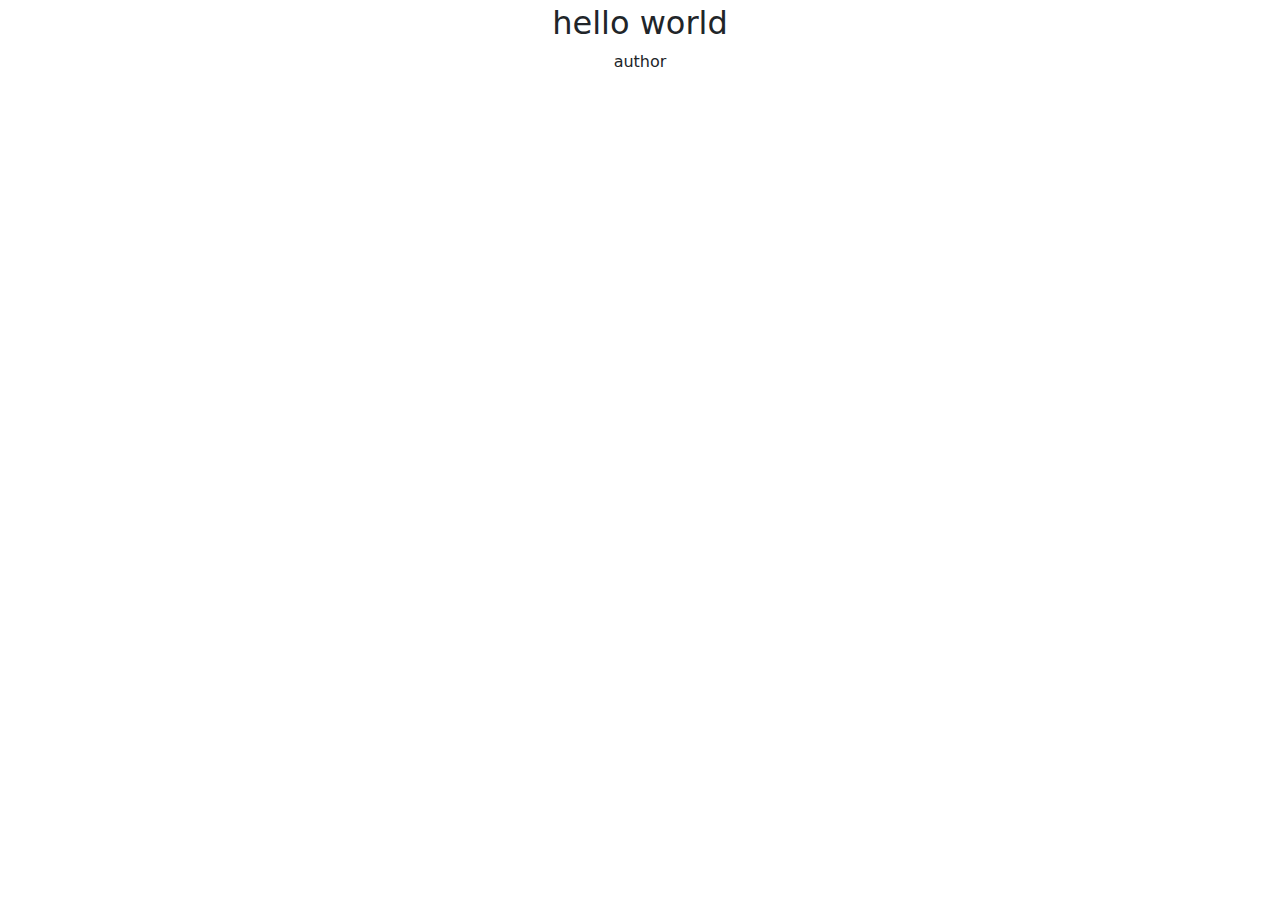
==== index.html @ aceffa79 "first upload" ====
<!DOCTYPE html>
<html lang="en">
  <head>
<link rel="preconnect" href="https://fonts.googleapis.com">
<link rel="preconnect" href="https://fonts.gstatic.com" crossorigin>
<link href="https://fonts.googleapis.com/css2?family=Alegreya+Sans:ital,wght@0,100;0,300;0,400;0,500;0,700;0,800;0,900;1,100;1,300;1,400;1,500;1,700;1,800;1,900&family=Alegreya:ital,wght@0,400..900;1,400..900&display=swap" rel="stylesheet">
<link rel="stylesheet" href="https://cdnjs.cloudflare.com/ajax/libs/font-awesome/6.5.2/css/all.min.css" integrity="sha512-SnH5WK+bZxgPHs44uWIX+LLJAJ9/2PkPKZ5QiAj6Ta86w+fsb2TkcmfRyVX3pBnMFcV7oQPJkl9QevSCWr3W6A==" crossorigin="anonymous" referrerpolicy="no-referrer" />
<link rel="preconnect" href="https://fonts.googleapis.com">
<link rel="preconnect" href="https://fonts.gstatic.com" crossorigin>
<link href="https://fonts.googleapis.com/css2?family=Amatic+SC:wght@400;700&display=swap" rel="stylesheet">
    <meta charset="UTF-8" />
    <meta name="viewport" content="width=device-width, initial-scale=1.0" />
    <link rel="stylesheet" href="style/bootstrap.min.css">
    <link rel="stylesheet" href="style/all.min.css">
    <link rel="stylesheet" href="style/style.css">
    <title>Quote</title>
  </head>
  <body>
    <div class="container py-1 text-center"><h2>hello world</h2><blockquote>author</blockquote></div>
  <script src="script/script.js"></script>
  </body>
</html>
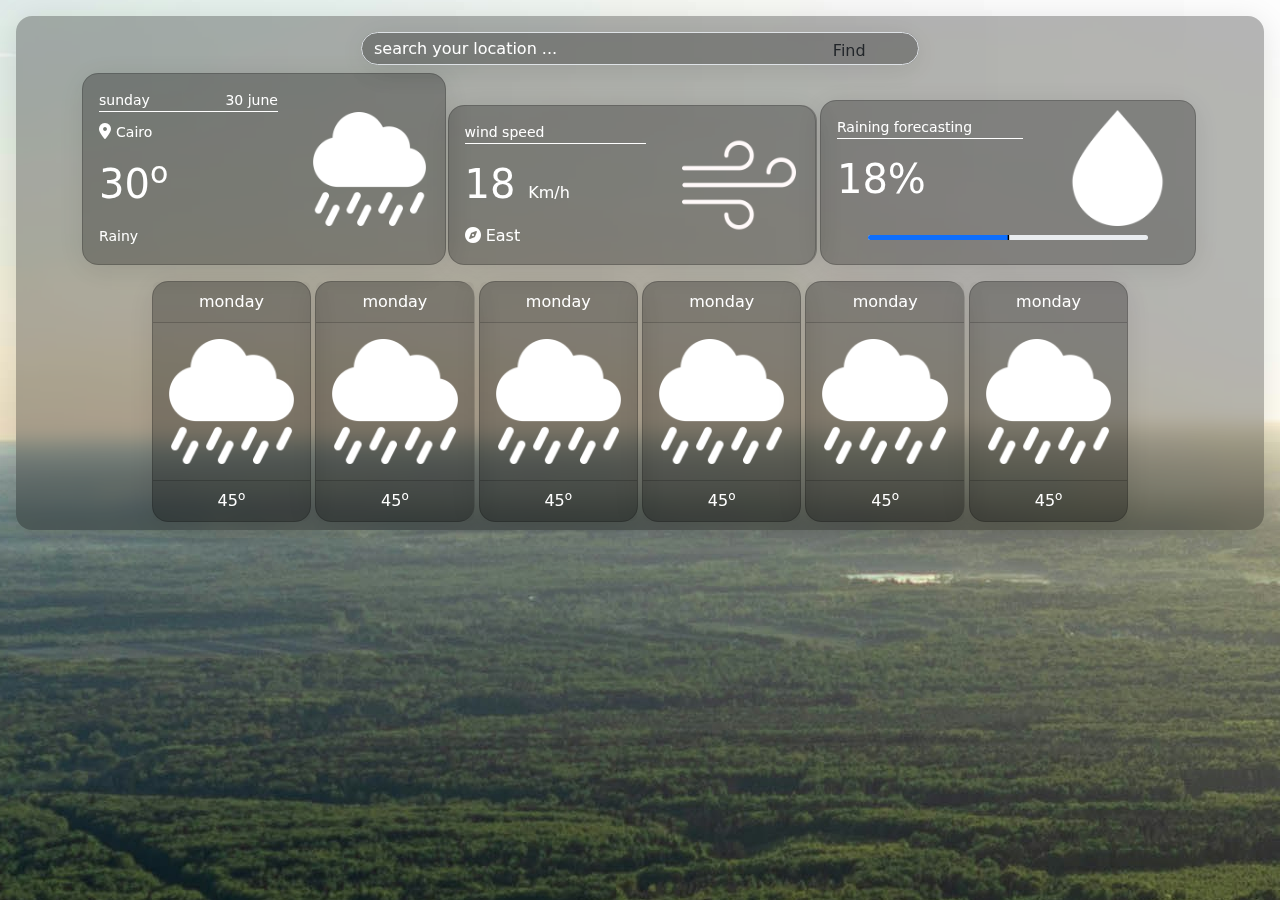
==== commit 97032df8: "finish design" ====
--- a/index.html
+++ b/index.html
@@ -1,22 +1,216 @@
 <!DOCTYPE html>
 <html lang="en">
   <head>
-<link rel="preconnect" href="https://fonts.googleapis.com">
-<link rel="preconnect" href="https://fonts.gstatic.com" crossorigin>
-<link href="https://fonts.googleapis.com/css2?family=Alegreya+Sans:ital,wght@0,100;0,300;0,400;0,500;0,700;0,800;0,900;1,100;1,300;1,400;1,500;1,700;1,800;1,900&family=Alegreya:ital,wght@0,400..900;1,400..900&display=swap" rel="stylesheet">
-<link rel="stylesheet" href="https://cdnjs.cloudflare.com/ajax/libs/font-awesome/6.5.2/css/all.min.css" integrity="sha512-SnH5WK+bZxgPHs44uWIX+LLJAJ9/2PkPKZ5QiAj6Ta86w+fsb2TkcmfRyVX3pBnMFcV7oQPJkl9QevSCWr3W6A==" crossorigin="anonymous" referrerpolicy="no-referrer" />
-<link rel="preconnect" href="https://fonts.googleapis.com">
-<link rel="preconnect" href="https://fonts.gstatic.com" crossorigin>
-<link href="https://fonts.googleapis.com/css2?family=Amatic+SC:wght@400;700&display=swap" rel="stylesheet">
+    <link rel="preconnect" href="https://fonts.googleapis.com" />
+    <link rel="preconnect" href="https://fonts.gstatic.com" crossorigin />
+    <link
+      href="https://fonts.googleapis.com/css2?family=Alegreya+Sans:ital,wght@0,100;0,300;0,400;0,500;0,700;0,800;0,900;1,100;1,300;1,400;1,500;1,700;1,800;1,900&family=Alegreya:ital,wght@0,400..900;1,400..900&display=swap"
+      rel="stylesheet"
+    />
+    <link
+      rel="stylesheet"
+      href="https://cdnjs.cloudflare.com/ajax/libs/font-awesome/6.5.2/css/all.min.css"
+      integrity="sha512-SnH5WK+bZxgPHs44uWIX+LLJAJ9/2PkPKZ5QiAj6Ta86w+fsb2TkcmfRyVX3pBnMFcV7oQPJkl9QevSCWr3W6A=="
+      crossorigin="anonymous"
+      referrerpolicy="no-referrer"
+    />
+    <link rel="preconnect" href="https://fonts.googleapis.com" />
+    <link rel="preconnect" href="https://fonts.gstatic.com" crossorigin />
+    <link
+      href="https://fonts.googleapis.com/css2?family=Amatic+SC:wght@400;700&display=swap"
+      rel="stylesheet"
+    />
     <meta charset="UTF-8" />
     <meta name="viewport" content="width=device-width, initial-scale=1.0" />
-    <link rel="stylesheet" href="style/bootstrap.min.css">
-    <link rel="stylesheet" href="style/all.min.css">
-    <link rel="stylesheet" href="style/style.css">
+    <link rel="stylesheet" href="style/bootstrap.min.css" />
+    <link rel="stylesheet" href="style/all.min.css" />
+    <link rel="stylesheet" href="style/style.css" />
     <title>Quote</title>
   </head>
   <body>
-    <div class="container py-1 text-center"><h2>hello world</h2><blockquote>author</blockquote></div>
-  <script src="script/script.js"></script>
+    <div class="container-fluid p-3">
+      <div class="container-fluid inner p-2 rounded-4">
+    <nav>
+      <div class="container py-2 d-flex justify-content-center">
+        <div class="search position-relative">
+          <form>
+            <input
+            type="text"
+            class="form-control rounded-pill w-100 h-100 glass"
+            placeholder="search your location ..."
+          />
+          <button
+            type="submit"
+            class="btn rounded-end-pill position-absolute w-25 h-100"
+          >
+            Find
+          </button>
+        </form>
+          
+        </div>
+      </div>
+    </nav>
+    <div class="container d-flex justify-content-between">
+      <div class="current" style="max-width: 40%">
+        <div class="card mb-3 glass" >
+          <div class="row g-0">
+            <div class="col-md-7">
+              <div class="card-body">
+                <div class="card-title d-flex justify-content-between">
+                  <small class="">sunday</small>
+                  <small>30 june</small>
+                </div>
+                <p class="card-text">
+                  <i class="fa-solid fa-location-dot"></i>
+                  <small>Cairo</small>
+                </p>
+                <p class="card-text"><h1>30<sup>o</sup></h1></p>
+                <p class="card-text">
+                  <small class="">Rainy</small>
+                </p>
+              </div>
+            </div>
+            <div
+              class="col-md-5 d-flex justify-content-center align-items-center"
+            >
+              <img src="media/rainy.png" class="w-75 rounded-start" alt="..." />
+            </div>
+          </div>
+        </div>
+      </div>
+      <div class="statistics d-flex justify-content-around">
+        <div class="card mb-3 glass" style="max-width: 49%;">
+          <div class="row g-0">
+            <div class="col-md-7">
+              <div class="card-body">
+                <div class="card-title d-flex justify-content-between">
+                  <small class="">wind speed</small>
+                </div>
+                <p class="card-text"><h1 style="white-space: nowrap;">18 <span class="h6">Km/h</span></h1></p>
+                <span class=""><i class="fa-solid fa-compass"></i> East</span>
+              </div>
+            </div>
+            <div
+              class="col-md-5 d-flex justify-content-center align-items-center"
+            >
+              <img src="media/wind.png" class="w-75 rounded-start" alt="..." />
+            </div>
+            
+          </div>
+        </div>
+        <div class="card mb-3 glass" style="max-width: 50%">
+          <div class="row g-0 h-auto pb-4">
+            <div class="col-md-7">
+              <div class="card-body">
+                <div class="card-title d-flex justify-content-between">
+                  <small class="">Raining forecasting</small>
+                </div>
+                <p class="card-text"><h1 style="white-space: nowrap;">18%</h1></p>
+                
+              </div>
+            </div>
+            <div
+              class="col-md-5 d-flex justify-content-center align-items-center"
+            >
+              <img src="media/water-drop.png" class="w-75 rounded-start" alt="..." />
+            </div>
+            <div class="progress w-75 m-auto" role="progressbar" aria-label="Example with label" aria-valuenow="25" aria-valuemin="0" aria-valuemax="100">
+              <div class="progress-bar" style="width: 50%">
+                .
+              </div>
+              <span>
+                <i class="fa-solid fa-i text-black"></i>
+              </span>
+            </div>
+          </div>
+        </div>
+      </div>
+    </div>
+    <div class="container">
+      <div class="forecasting d-flex justify-content-center align-items-center gap-1">
+
+        <div class="card text-center glass">
+          <div class="card-header px-0">
+            monday
+          </div>
+          <div class="card-body ">
+            <img src="media/rainy.png" class="w-100" alt="..." />
+          </div>
+          <div class="card-footer px-0">
+            45<sup>o</sup>
+          </div>
+        </div>
+
+
+        <div class="card text-center glass">
+          <div class="card-header px-0">
+            monday
+          </div>
+          <div class="card-body ">
+            <img src="media/rainy.png" class="w-100" alt="..." />
+          </div>
+          <div class="card-footer px-0">
+            45<sup>o</sup>
+          </div>
+        </div>
+        
+        <div class="card text-center glass">
+          <div class="card-header px-0">
+            monday
+          </div>
+          <div class="card-body ">
+            <img src="media/rainy.png" class="w-100" alt="..." />
+          </div>
+          <div class="card-footer px-0">
+            45<sup>o</sup>
+          </div>
+        </div>
+
+        <div class="card text-center glass">
+          <div class="card-header px-0">
+            monday
+          </div>
+          <div class="card-body ">
+            <img src="media/rainy.png" class="w-100" alt="..." />
+          </div>
+          <div class="card-footer px-0">
+            45<sup>o</sup>
+          </div>
+        </div>
+
+
+        <div class="card text-center glass">
+          <div class="card-header px-0">
+            monday
+          </div>
+          <div class="card-body ">
+            <img src="media/rainy.png" class="w-100" alt="..." />
+          </div>
+          <div class="card-footer px-0">
+            45<sup>o</sup>
+          </div>
+        </div>
+
+
+        <div class="card text-center glass">
+          <div class="card-header px-0">
+            monday
+          </div>
+          <div class="card-body ">
+            <img src="media/rainy.png" class="w-100" alt="..." />
+          </div>
+          <div class="card-footer px-0">
+            45<sup>o</sup>
+          </div>
+        </div>
+
+
+
+      </div>
+    </div>
+</div>
+
+</div>
+    <script src="script/script.js"></script>
   </body>
 </html>
--- a/style/style.css
+++ b/style/style.css
@@ -0,0 +1,84 @@
+html,
+body {
+  min-height: 100vh;
+}
+body {
+  background-color: #8bc6ec;
+  background-image: linear-gradient(192deg, #8bc6ec 0%, #565886 44%);
+  color: white;
+}
+body{
+    background-image: url("../media/sunny-bg.jpg");
+    background-position: center center;
+    background-attachment: cover;
+}
+.inner{
+    /* From https://css.glass */
+background: rgba(0, 0, 0, 0.285);
+border-radius: 16px;
+box-shadow: 0 4px 30px rgba(0, 0, 0, 0.1);
+backdrop-filter: blur(9.5px);
+-webkit-backdrop-filter: blur(9.5px);
+}
+nav .search {
+  width: 50%;
+}
+nav .search button {
+  right: 0;
+  top: 0;
+}
+nav .search input {
+  padding-right: 26%;
+  
+}
+nav .search input::placeholder{
+    color:white;
+}
+nav .search input:focus {
+  background: rgba(255, 255, 255, 0);
+  border-radius: 16px;
+  box-shadow: 0 4px 30px rgba(0, 0, 0, 0.1);
+  backdrop-filter: blur(7.6px);
+  -webkit-backdrop-filter: blur(7.6px);
+  color: white;
+}
+.glass {
+  /* From https://css.glass */
+  background: rgba(255, 255, 255, 0) ;
+  border-radius: 16px ;
+  box-shadow: 0 4px 30px rgba(0, 0, 0, 0.1) ;
+  backdrop-filter: blur(7.6px) ;
+  -webkit-backdrop-filter: blur(7.6px) ;
+  color: white ;
+}
+.card-title {
+  border-bottom: 1px solid white;
+}
+.statistics .card{
+    height: fit-content;
+    align-self: flex-end;
+}
+.progress-bar{
+    align-items: flex-end;
+}
+.progress i{
+    margin:0;
+    margin-left: -50%;
+}
+.progress{
+    height: 5px;
+    align-items: center;
+}
+.container .forecasting .card{
+    min-width: calc(100% / 7);
+    max-width: calc(100% / 7);
+    white-space: nowrap;
+}
+
+
+
+@media screen and (max-width: 500px) {
+  nav .search {
+    width: 100%;
+  }
+}
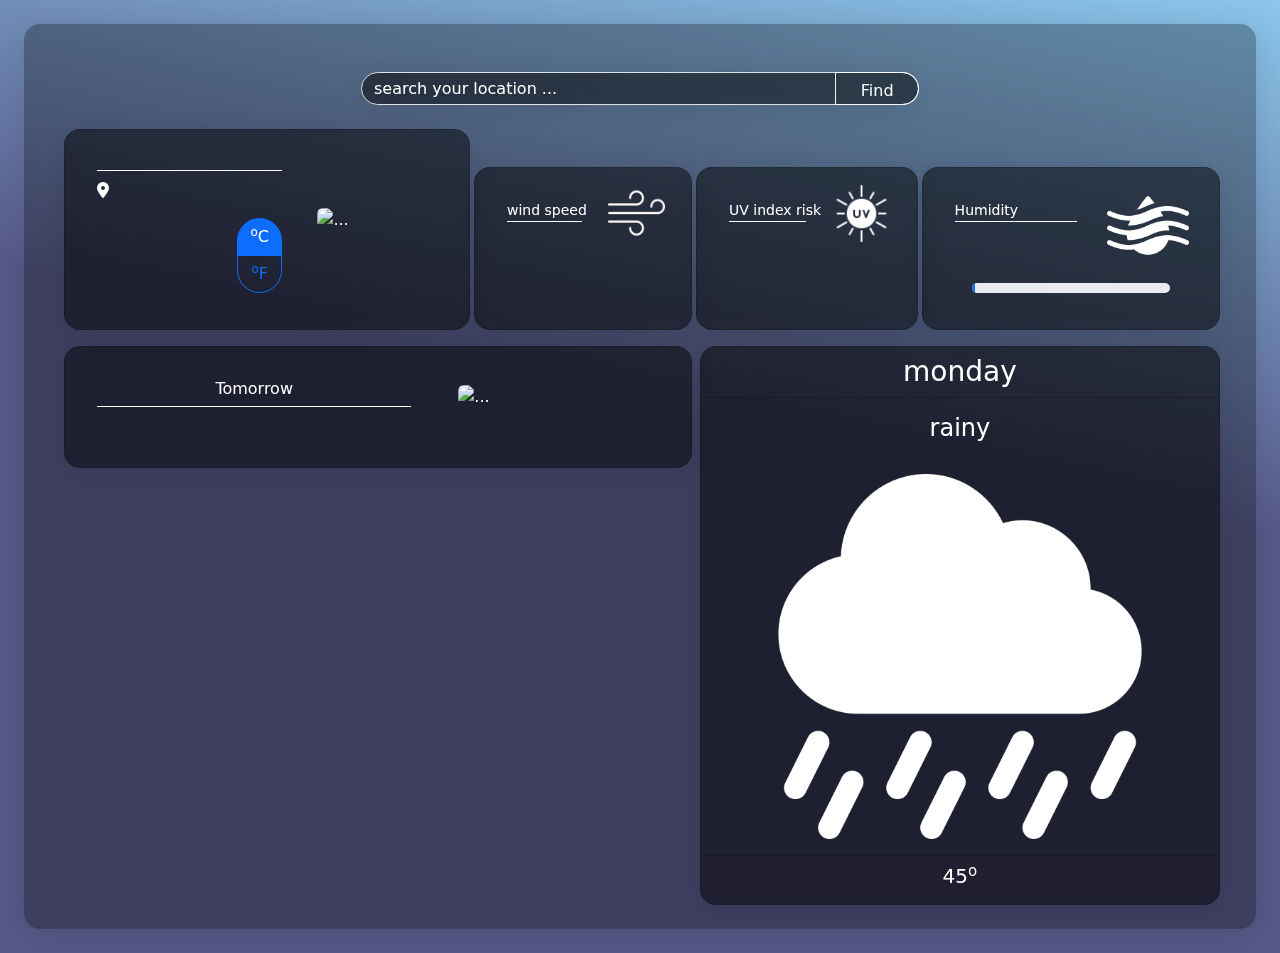
==== commit 71ab2a59: "finish for lg screens" ====
--- a/index.html
+++ b/index.html
@@ -28,178 +28,225 @@
     <title>Quote</title>
   </head>
   <body>
-    <div class="container-fluid p-3">
-      <div class="container-fluid inner p-2 rounded-4">
+    <div class="container-fluid p-4">
+      <div class="container-fluid inner p-4 rounded-4">
     <nav>
-      <div class="container py-2 d-flex justify-content-center">
+      <div class="container py-4 d-flex flex-column align-items-center">
         <div class="search position-relative">
-          <form>
+          <form id="form">
             <input
+            id="search"
             type="text"
             class="form-control rounded-pill w-100 h-100 glass"
             placeholder="search your location ..."
           />
           <button
             type="submit"
-            class="btn rounded-end-pill position-absolute w-25 h-100"
+            class="btn text-center btn-outline-light rounded-end-pill position-absolute h-100"
+            style="width:15%"
+            id="find"
           >
             Find
           </button>
         </form>
           
         </div>
+        <span class="text-danger d-none" id="errr" >Invalid City Name</span>
       </div>
     </nav>
-    <div class="container d-flex justify-content-between">
-      <div class="current" style="max-width: 40%">
-        <div class="card mb-3 glass" >
-          <div class="row g-0">
-            <div class="col-md-7">
-              <div class="card-body">
-                <div class="card-title d-flex justify-content-between">
-                  <small class="">sunday</small>
-                  <small>30 june</small>
+    <div class="container-fluid d-flex justify-content-between">
+      <div class="current d-flex mx-1" style="min-width: 35%;max-width: 35%;">
+        <div class="card mb-3 p-3 glass align-self-end w-100" >
+          <div class="row g-0">
+            <div class="col-md-7">
+              <div class="card-body pb-0">
+                <div class="card-title d-flex justify-content-between">
+                  <small class="h6" id="dayName"></small>
+                  <small class="h6" id="dayDate"><small id="month"></small></small>
+                  
                 </div>
                 <p class="card-text">
                   <i class="fa-solid fa-location-dot"></i>
-                  <small>Cairo</small>
+                  <small id="city"></small>
+                  <small id="country"></small>
                 </p>
-                <p class="card-text"><h1>30<sup>o</sup></h1></p>
-                <p class="card-text">
-                  <small class="">Rainy</small>
-                </p>
-              </div>
-            </div>
-            <div
-              class="col-md-5 d-flex justify-content-center align-items-center"
-            >
-              <img src="media/rainy.png" class="w-75 rounded-start" alt="..." />
-            </div>
-          </div>
-        </div>
-      </div>
-      <div class="statistics d-flex justify-content-around">
-        <div class="card mb-3 glass" style="max-width: 49%;">
+                <span class="card-text d-flex align-items-center justify-content-between">
+                  <h1 id="temp"></h1>
+                  <div class="btn-group-vertical" role="group" aria-label="Vertical radio toggle button group">
+                    <input type="radio" class="btn-check" name="vbtn-radio" id="vbtn-radio1" autocomplete="off" checked="">
+                    <label class="btn btn-outline-primary rounded-top-pill" for="vbtn-radio1"><sup>o</sup>C</label>
+                    <input type="radio" class="btn-check" name="vbtn-radio" id="vbtn-radio2" autocomplete="off">
+                    <label class="btn btn-outline-primary rounded-bottom-pill" for="vbtn-radio2"><sup>o</sup>F</label>
+                   
+                  </div>
+                </span>
+              </div>
+            </div>
+            <div
+              class="col-md-5 d-flex justify-content-center align-items-center"
+            >
+              <img id="stateIcon" src="" class="w-75 rounded-start" alt="..." />
+            </div>
+          </div>
+          <div class="card-body pt-1">
+            <p class="card-text">
+              <small class="fs-3" id="state"></small>
+            </p>
+
+          </div>
+
+        </div>
+      </div>
+      <div class="statistics d-flex justify-content-start gap-1" style="max-width: 75%">
+
+
+        <div class="card mb-3 p-3 glass" style="min-width: 25%;">
+          <div class="row g-0">
+            <div class="col-md-7">
+              <div class="card-body pb-0">
+                <div class="card-title d-flex justify-content-between">
+                  <small class="text-nowrap">wind speed</small>
+                </div>
+                <p class="card-text"><h1 style="white-space: nowrap;" id="wind"></h1></p>
+              </div>
+            </div>
+            <div
+              class="col-md-5 d-flex justify-content-center align-items-center"
+            >
+              <img src="media/wind.png" class="w-75 rounded-start" alt="..." />
+            </div>
+            
+          </div>
+          <div class="card-body pt-1 d-flex align-items-center">
+            <span class="text-nowrap" id="windDirection"></span>
+          </div>
+        </div>
+
+        <div class="card mb-3 p-3 glass" style="min-width: 25%;">
+          <div class="row g-0">
+            <div class="col-md-7">
+              <div class="card-body pb-0">
+                <div class="card-title d-flex justify-content-between">
+                  <small class="text-nowrap ">UV index risk</small>
+                </div>
+                <p class="card-text"><h1 style="white-space: nowrap;" id="uvIndex"></h1></p>
+              </div>
+            </div>
+            <div
+              class="col-md-5 d-flex justify-content-center align-items-center"
+            >
+              <img src="media/uv.png" class="w-75 rounded-start" alt="..." />
+            </div>
+            
+          </div>
+          <div class="card-body pt-1 d-flex align-items-center">
+            <span class="text-nowrap" id="uvDesc"></span>
+
+          </div>
+        </div>
+
+        <div class="card mb-3 p-3 d-none glass" style="max-width: 23%;">
           <div class="row g-0">
             <div class="col-md-7">
               <div class="card-body">
                 <div class="card-title d-flex justify-content-between">
-                  <small class="">wind speed</small>
-                </div>
-                <p class="card-text"><h1 style="white-space: nowrap;">18 <span class="h6">Km/h</span></h1></p>
-                <span class=""><i class="fa-solid fa-compass"></i> East</span>
-              </div>
-            </div>
-            <div
-              class="col-md-5 d-flex justify-content-center align-items-center"
-            >
-              <img src="media/wind.png" class="w-75 rounded-start" alt="..." />
+                  <small class="">Perceptions</small>
+                </div>
+                <p class="card-text"><h1 style="white-space: nowrap;"><span id="perceptions"></span> <span class="h6">mm</span></h1></p>
+                <span class="text-nowrap opacity-0" id="perceptionsDesc"></span>
+              </div>
+            </div>
+            <div
+              class="col-md-5 d-flex justify-content-center align-items-center"
+            >
+              <img src="media/water-drops.png" class="w-75 rounded-start" alt="..." />
             </div>
             
           </div>
         </div>
-        <div class="card mb-3 glass" style="max-width: 50%">
-          <div class="row g-0 h-auto pb-4">
+
+        <div class="card mb-3 p-3 glass" style="min-width: 40%;">
+          <div class="row g-0 h-auto ">
             <div class="col-md-7">
               <div class="card-body">
                 <div class="card-title d-flex justify-content-between">
-                  <small class="">Raining forecasting</small>
-                </div>
-                <p class="card-text"><h1 style="white-space: nowrap;">18%</h1></p>
+                  <small class="">Humidity</small>
+                </div>
+                <p class="card-text"><h1 style="white-space: nowrap; " id="humidity"></h1></p>
                 
               </div>
             </div>
             <div
               class="col-md-5 d-flex justify-content-center align-items-center"
             >
-              <img src="media/water-drop.png" class="w-75 rounded-start" alt="..." />
-            </div>
-            <div class="progress w-75 m-auto" role="progressbar" aria-label="Example with label" aria-valuenow="25" aria-valuemin="0" aria-valuemax="100">
-              <div class="progress-bar" style="width: 50%">
-                .
+              <img src="media/humidity.png" class="w-75 rounded-start" alt="..." />
+            </div>
+            <div class="progress my-3 w-75 m-auto" role="progressbar" aria-label="Example with label" aria-valuenow="25" aria-valuemin="0" aria-valuemax="100">
+              <div class="progress-bar" style="" id="humidityBar">
+                <span class="opacity-0">.</span>
               </div>
               <span>
-                <i class="fa-solid fa-i text-black"></i>
+                <!-- <i class="fa-solid fa-i text-black"></i> -->
               </span>
             </div>
           </div>
         </div>
       </div>
     </div>
-    <div class="container">
-      <div class="forecasting d-flex justify-content-center align-items-center gap-1">
+
+
+    <div class="container-fluid d-flex gap-1">
+
+
+      <div class="tomorrow" id="tomorrow">
+        <div class="current d-flex mx-1">
+          <div class="card mb-3 p-3 glass align-self-end w-100" >
+            <div class="row g-0">
+              <div class="col-md-7">
+                <div class="card-body pb-0">
+                  <div class="card-title d-flex justify-content-between">
+                    <small class="h6" id="dayNameT"></small>
+                    <small class="h6" >Tomorrow</small>
+                    <small class="h6" id="dayDateT"><small id="month"></small></small>
+                    
+                  </div>
+                  <p class="card-text">
+
+                  </p>
+                  <span class="card-text d-flex align-items-center justify-content-between">
+                    <h1 id="tempT"></h1>
+                  </span>
+                </div>
+              </div>
+              <div
+                class="col-md-5 d-flex justify-content-center align-items-center"
+              >
+                <img id="stateIconT" src="" class="w-75 rounded-start" alt="..." />
+              </div>
+            </div>
+            <div class="card-body pt-1">
+              <p class="card-text">
+                <small class="fs-3" id="stateT"></small>
+              </p>
+  
+            </div>
+  
+          </div>
+        </div>
+      </div>
+
+
+      <div id="forecasting" class="forecasting d-flex flex-column justify-content-center align-items-center gap-1">
 
         <div class="card text-center glass">
-          <div class="card-header px-0">
+          <div class="card-header h3 px-0">
             monday
           </div>
-          <div class="card-body ">
-            <img src="media/rainy.png" class="w-100" alt="..." />
-          </div>
-          <div class="card-footer px-0">
-            45<sup>o</sup>
-          </div>
-        </div>
-
-
-        <div class="card text-center glass">
-          <div class="card-header px-0">
-            monday
-          </div>
-          <div class="card-body ">
-            <img src="media/rainy.png" class="w-100" alt="..." />
-          </div>
-          <div class="card-footer px-0">
-            45<sup>o</sup>
-          </div>
-        </div>
-        
-        <div class="card text-center glass">
-          <div class="card-header px-0">
-            monday
-          </div>
-          <div class="card-body ">
-            <img src="media/rainy.png" class="w-100" alt="..." />
-          </div>
-          <div class="card-footer px-0">
-            45<sup>o</sup>
-          </div>
-        </div>
-
-        <div class="card text-center glass">
-          <div class="card-header px-0">
-            monday
-          </div>
-          <div class="card-body ">
-            <img src="media/rainy.png" class="w-100" alt="..." />
-          </div>
-          <div class="card-footer px-0">
-            45<sup>o</sup>
-          </div>
-        </div>
-
-
-        <div class="card text-center glass">
-          <div class="card-header px-0">
-            monday
-          </div>
-          <div class="card-body ">
-            <img src="media/rainy.png" class="w-100" alt="..." />
-          </div>
-          <div class="card-footer px-0">
-            45<sup>o</sup>
-          </div>
-        </div>
-
-
-        <div class="card text-center glass">
-          <div class="card-header px-0">
-            monday
-          </div>
-          <div class="card-body ">
-            <img src="media/rainy.png" class="w-100" alt="..." />
-          </div>
-          <div class="card-footer px-0">
+          <div class="card-body d-flex flex-column justify-content-between align-items-center row-gap-4">
+            <h4>rainy</h4>
+            <img src="media/rainy.png" class="w-75" alt="..." />
+          </div>
+          <div class="card-footer h5 px-0">
             45<sup>o</sup>
           </div>
         </div>
--- a/style/style.css
+++ b/style/style.css
@@ -6,12 +6,9 @@
   background-color: #8bc6ec;
   background-image: linear-gradient(192deg, #8bc6ec 0%, #565886 44%);
   color: white;
+  transition: all 1s;
 }
-body{
-    background-image: url("../media/sunny-bg.jpg");
-    background-position: center center;
-    background-attachment: cover;
-}
+
 .inner{
     /* From https://css.glass */
 background: rgba(0, 0, 0, 0.285);
@@ -44,7 +41,7 @@
 }
 .glass {
   /* From https://css.glass */
-  background: rgba(255, 255, 255, 0) ;
+  background: rgba(0, 0, 0, 0.3) ;
   border-radius: 16px ;
   box-shadow: 0 4px 30px rgba(0, 0, 0, 0.1) ;
   backdrop-filter: blur(7.6px) ;
@@ -55,7 +52,7 @@
   border-bottom: 1px solid white;
 }
 .statistics .card{
-    height: fit-content;
+    height:75%;
     align-self: flex-end;
 }
 .progress-bar{
@@ -66,14 +63,78 @@
     margin-left: -50%;
 }
 .progress{
-    height: 5px;
+    height: 10px;
     align-items: center;
 }
 .container .forecasting .card{
-    min-width: calc(100% / 7);
+    /* min-width: calc(100% / 7);
     max-width: calc(100% / 7);
+    min-height: 40vh; */
     white-space: nowrap;
 }
+
+.tomorrow{
+width:55%
+}
+.forecasting{
+width: 45%;
+}
+
+@property --p{
+  syntax: '<number>';
+  inherits: true;
+  initial-value: 0;
+}
+
+.pie {
+  --p:20;
+  --b:22px;
+  --c:darkred;
+  --w:150px;
+  
+  width:var(--w);
+  aspect-ratio:1;
+  position:relative;
+  display:inline-grid;
+  margin:5px;
+  place-content:center;
+  font-size:25px;
+  font-weight:bold;
+  font-family:sans-serif;
+}
+.pie:before,
+.pie:after {
+  content:"";
+  position:absolute;
+  border-radius:50%;
+}
+.pie:before {
+  inset:0;
+  background:
+    radial-gradient(farthest-side,var(--c) 98%,#0000) top/var(--b) var(--b) no-repeat,
+    conic-gradient(var(--c) calc(var(--p)*1%),#0000 0);
+  -webkit-mask:radial-gradient(farthest-side,#0000 calc(99% - var(--b)),#000 calc(100% - var(--b)));
+          mask:radial-gradient(farthest-side,#0000 calc(99% - var(--b)),#000 calc(100% - var(--b)));
+}
+/* .pie:after {
+  inset:calc(50% - var(--b)/2);
+  background:var(--c);
+  transform:rotate(calc(var(--p)*3.6deg)) translateY(calc(50% - var(--w)/2));
+} */
+.animate {
+  animation:p 1s .5s both;
+}
+.no-round:before {
+  background-size:0 0,auto;
+}
+.no-round:after {
+  content:none;
+}
+@keyframes p {
+  from{--p:0}
+}
+
+
 
 
 
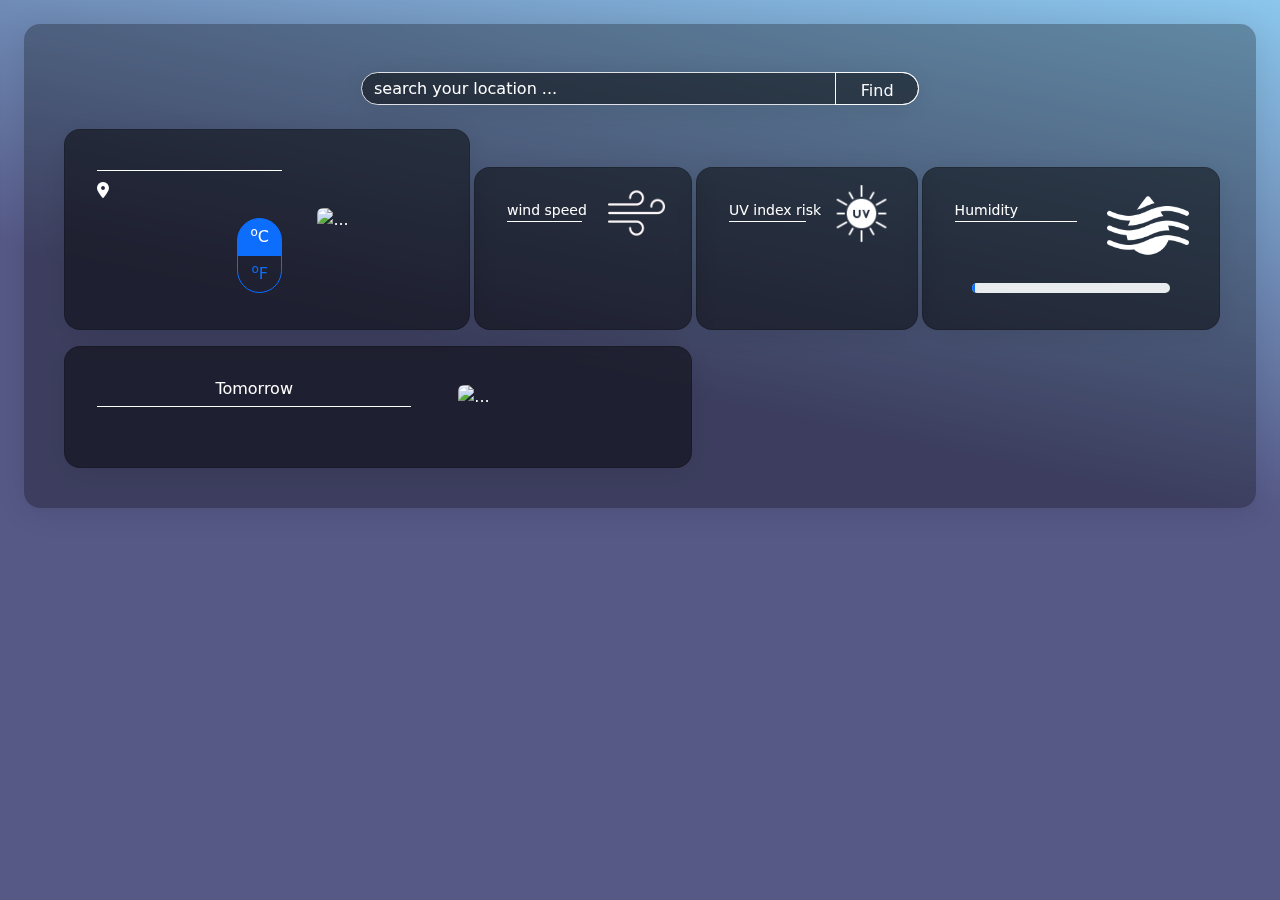
==== commit 8c1d773d: "responsive" ====
--- a/index.html
+++ b/index.html
@@ -25,7 +25,7 @@
     <link rel="stylesheet" href="style/bootstrap.min.css" />
     <link rel="stylesheet" href="style/all.min.css" />
     <link rel="stylesheet" href="style/style.css" />
-    <title>Quote</title>
+    <title>Weather</title>
   </head>
   <body>
     <div class="container-fluid p-4">
@@ -42,8 +42,7 @@
           />
           <button
             type="submit"
-            class="btn text-center btn-outline-light rounded-end-pill position-absolute h-100"
-            style="width:15%"
+            class="btn find text-center btn-outline-light rounded-end-pill position-absolute h-100"
             id="find"
           >
             Find
@@ -54,7 +53,7 @@
         <span class="text-danger d-none" id="errr" >Invalid City Name</span>
       </div>
     </nav>
-    <div class="container-fluid d-flex justify-content-between">
+    <div class="container-fluid firstrow d-flex justify-content-between">
       <div class="current d-flex mx-1" style="min-width: 35%;max-width: 35%;">
         <div class="card mb-3 p-3 glass align-self-end w-100" >
           <div class="row g-0">
@@ -165,7 +164,7 @@
           </div>
         </div>
 
-        <div class="card mb-3 p-3 glass" style="min-width: 40%;">
+        <div class="card humidity mb-3 p-3 glass" style="min-width: 40%;">
           <div class="row g-0 h-auto ">
             <div class="col-md-7">
               <div class="card-body">
@@ -195,7 +194,7 @@
     </div>
 
 
-    <div class="container-fluid d-flex gap-1">
+    <div class="container-fluid seconddrow d-flex gap-1">
 
 
       <div class="tomorrow" id="tomorrow">
@@ -238,7 +237,7 @@
 
       <div id="forecasting" class="forecasting d-flex flex-column justify-content-center align-items-center gap-1">
 
-        <div class="card text-center glass">
+        <!-- <div class="card text-center glass">
           <div class="card-header h3 px-0">
             monday
           </div>
@@ -249,7 +248,7 @@
           <div class="card-footer h5 px-0">
             45<sup>o</sup>
           </div>
-        </div>
+        </div> -->
 
 
 
--- a/style/style.css
+++ b/style/style.css
@@ -134,12 +134,67 @@
   from{--p:0}
 }
 
-
-
-
-
-@media screen and (max-width: 500px) {
-  nav .search {
-    width: 100%;
-  }
-}
+.find
+{
+  width:15%;
+}
+
+
+
+@media screen and (max-width: 900px) {
+  
+.find
+{
+  width:25%;
+}
+.current{
+  min-width: 100% !important;
+}
+.firstrow{
+  flex-wrap: wrap;
+  flex-direction: column;
+}
+.statistics{
+  flex-wrap: wrap;
+  min-width:100% !important;
+}
+.statistics .card{
+  max-width:49% !important;
+  min-width:49% !important;
+}
+.statistics .humidity{
+  max-width:100% !important;
+  min-width:100% !important;
+}
+.tomorrow .current .card{
+  flex-direction: column !important;
+}
+.tomorrow .current .card > *,.forecasting,.tomorrow,nav .search {
+  width:100% !important;
+}
+.container-fluid{
+  padding: 7px!important;
+}
+.seconddrow{
+  flex-wrap: wrap;
+}
+.forecasting .card .card-header,.forecasting .card .card-body{
+font-size: large !important;
+}
+.col-md-5,.col-md-7,.col-md-9,.col-md-3{
+  width:50% !important;
+}
+.col-md-5,.col-md-3{
+  width:40% !important;
+}
+ .row{
+  justify-content: space-between;
+}
+.card{
+  padding: 7px !important;
+}
+#stateIconT
+{
+  width:75% !important;
+}
+}
